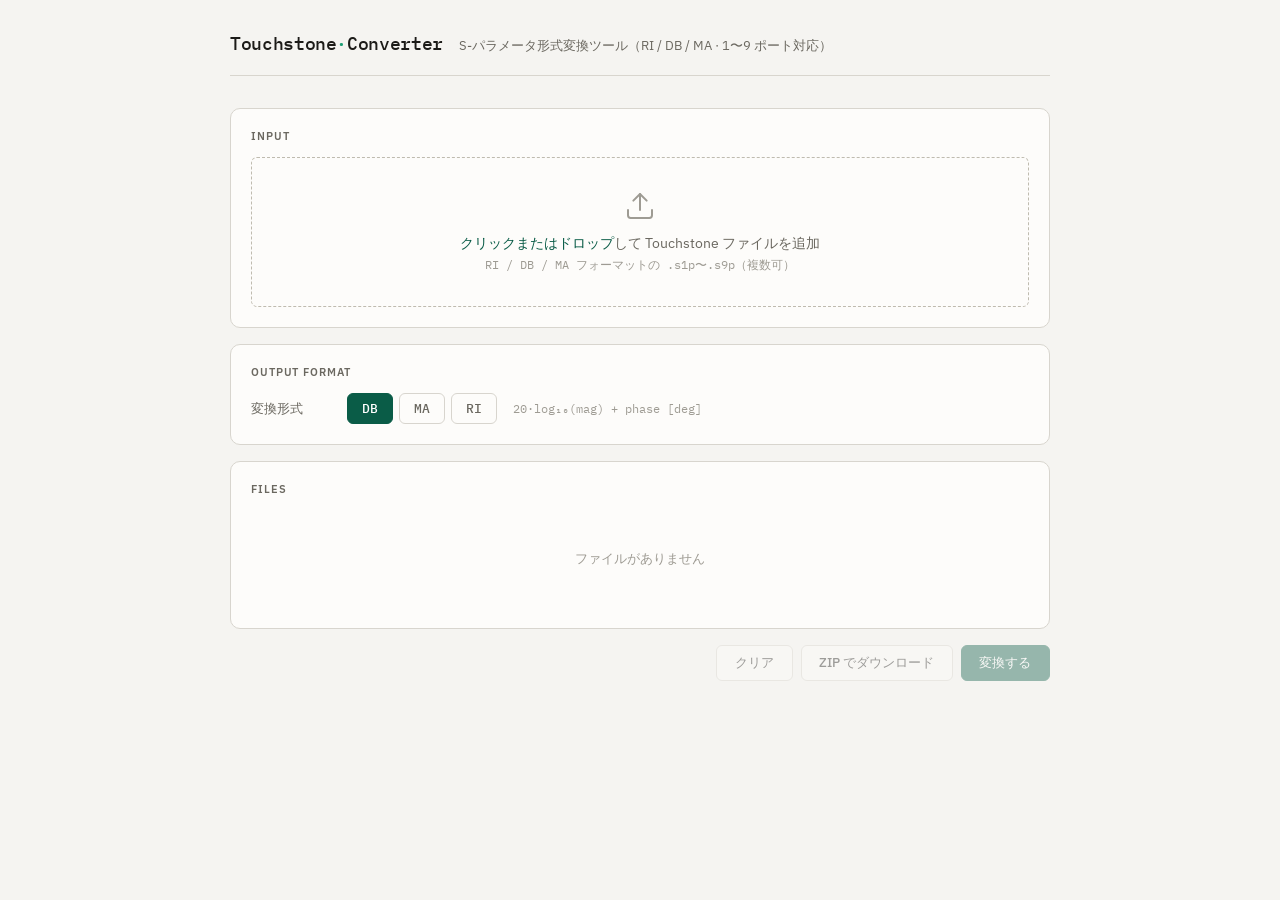
==== Touchstone-Converter.html @ 0abfde9d "add Touchstone·Converter" ====
<!DOCTYPE html>
<html lang="ja">
<head>
<meta charset="UTF-8">
<meta name="viewport" content="width=device-width, initial-scale=1.0">
<title>Touchstone Converter</title>
<link rel="preconnect" href="https://fonts.googleapis.com">
<link href="https://fonts.googleapis.com/css2?family=IBM+Plex+Mono:wght@400;500&family=IBM+Plex+Sans:wght@400;500;600&display=swap" rel="stylesheet">
<style>
*, *::before, *::after { box-sizing: border-box; margin: 0; padding: 0; }

:root {
  --bg: #F5F4F1;
  --surface: #FDFCFA;
  --border: #D8D5CE;
  --border-mid: #BFBBAF;
  --text: #1C1B18;
  --text-muted: #6B6860;
  --text-faint: #9E9B93;
  --accent: #0A5C47;
  --accent-bg: #E1F5EE;
  --accent-mid: #1D9E75;
  --success: #1D9E75;
  --error: #993C1D;
  --error-bg: #FAECE7;
  --warning: #854F0B;
  --warning-bg: #FAEEDA;
  --mono: 'IBM Plex Mono', 'Cascadia Code', 'Menlo', monospace;
  --sans: 'IBM Plex Sans', 'Segoe UI', system-ui, sans-serif;
  --radius: 6px;
  --radius-lg: 10px;
}

body {
  font-family: var(--sans);
  background: var(--bg);
  color: var(--text);
  min-height: 100vh;
  padding: 2rem 1rem;
}

.app {
  max-width: 820px;
  margin: 0 auto;
}

header {
  margin-bottom: 2rem;
  padding-bottom: 1.25rem;
  border-bottom: 1px solid var(--border);
  display: flex;
  align-items: baseline;
  gap: 1rem;
}

.logo {
  font-family: var(--mono);
  font-size: 1.1rem;
  font-weight: 500;
  letter-spacing: -0.02em;
  color: var(--text);
}

.logo span {
  color: var(--accent-mid);
}

.subtitle {
  font-size: 0.8125rem;
  color: var(--text-muted);
}

.panel {
  background: var(--surface);
  border: 1px solid var(--border);
  border-radius: var(--radius-lg);
  padding: 1.25rem;
  margin-bottom: 1rem;
}

.panel-title {
  font-size: 0.6875rem;
  font-weight: 600;
  letter-spacing: 0.08em;
  text-transform: uppercase;
  color: var(--text-muted);
  margin-bottom: 0.875rem;
}

/* Drop zone */
.drop-zone {
  border: 1.5px dashed var(--border-mid);
  border-radius: var(--radius);
  padding: 2rem;
  text-align: center;
  cursor: pointer;
  transition: border-color 0.15s, background 0.15s;
  position: relative;
}

.drop-zone:hover, .drop-zone.drag-over {
  border-color: var(--accent-mid);
  background: var(--accent-bg);
}

.drop-zone input[type="file"] {
  position: absolute;
  inset: 0;
  opacity: 0;
  cursor: pointer;
  width: 100%;
  height: 100%;
}

.drop-icon {
  display: block;
  width: 32px;
  height: 32px;
  margin: 0 auto 0.75rem;
  color: var(--text-faint);
}

.drop-label {
  font-size: 0.875rem;
  color: var(--text-muted);
}

.drop-label strong {
  color: var(--accent);
  font-weight: 500;
}

.drop-sub {
  font-size: 0.75rem;
  color: var(--text-faint);
  margin-top: 0.25rem;
  font-family: var(--mono);
}

/* Format selector */
.format-row {
  display: flex;
  align-items: center;
  gap: 1rem;
}

.format-label {
  font-size: 0.8125rem;
  color: var(--text-muted);
  min-width: 80px;
}

.format-options {
  display: flex;
  gap: 0.375rem;
}

.fmt-btn {
  font-family: var(--mono);
  font-size: 0.8125rem;
  font-weight: 500;
  padding: 0.375rem 0.875rem;
  border: 1px solid var(--border);
  border-radius: var(--radius);
  background: var(--surface);
  color: var(--text-muted);
  cursor: pointer;
  transition: all 0.12s;
}

.fmt-btn:hover { border-color: var(--accent-mid); color: var(--accent); }

.fmt-btn.active {
  background: var(--accent);
  border-color: var(--accent);
  color: #fff;
}

.fmt-desc {
  font-size: 0.75rem;
  color: var(--text-faint);
  font-family: var(--mono);
}

/* File table */
.file-table {
  width: 100%;
  border-collapse: collapse;
  font-size: 0.8125rem;
}

.file-table th {
  font-size: 0.6875rem;
  font-weight: 600;
  letter-spacing: 0.06em;
  text-transform: uppercase;
  color: var(--text-faint);
  text-align: left;
  padding: 0 0.5rem 0.5rem;
  border-bottom: 1px solid var(--border);
}

.file-table td {
  padding: 0.5rem;
  border-bottom: 1px solid var(--border);
  vertical-align: middle;
}

.file-table tr:last-child td { border-bottom: none; }

.file-name {
  font-family: var(--mono);
  font-size: 0.775rem;
  color: var(--text);
  word-break: break-all;
}

.file-size {
  color: var(--text-faint);
  font-family: var(--mono);
  font-size: 0.7rem;
  white-space: nowrap;
}

.status-badge {
  display: inline-flex;
  align-items: center;
  gap: 0.3rem;
  font-size: 0.6875rem;
  font-weight: 500;
  padding: 0.2rem 0.5rem;
  border-radius: 4px;
  white-space: nowrap;
}

.status-waiting  { background: var(--bg); color: var(--text-faint); }
.status-ok       { background: var(--accent-bg); color: var(--accent); }
.status-error    { background: var(--error-bg); color: var(--error); }
.status-warning  { background: var(--warning-bg); color: var(--warning); }

.dot {
  width: 5px; height: 5px;
  border-radius: 50%;
  background: currentColor;
  flex-shrink: 0;
}

.dl-btn {
  font-family: var(--mono);
  font-size: 0.7rem;
  padding: 0.2rem 0.6rem;
  border: 1px solid var(--border);
  border-radius: 4px;
  background: var(--surface);
  color: var(--accent);
  cursor: pointer;
  transition: all 0.12s;
}
.dl-btn:hover { background: var(--accent-bg); border-color: var(--accent-mid); }
.dl-btn:disabled { opacity: 0.35; cursor: not-allowed; }

.dl-btn-remove {
  font-size: 0.7rem;
  padding: 0.2rem 0.5rem;
  border: 1px solid transparent;
  border-radius: 4px;
  background: transparent;
  color: var(--text-faint);
  cursor: pointer;
  transition: all 0.12s;
}
.dl-btn-remove:hover { background: var(--error-bg); color: var(--error); }

.empty-state {
  text-align: center;
  padding: 2.5rem;
  color: var(--text-faint);
  font-size: 0.8125rem;
}

/* Action bar */
.action-bar {
  display: flex;
  align-items: center;
  justify-content: space-between;
  gap: 1rem;
  flex-wrap: wrap;
}

.stats {
  font-size: 0.75rem;
  color: var(--text-muted);
  font-family: var(--mono);
}

.btn-group { display: flex; gap: 0.5rem; }

.btn {
  font-family: var(--sans);
  font-size: 0.8125rem;
  font-weight: 500;
  padding: 0.5rem 1.1rem;
  border-radius: var(--radius);
  cursor: pointer;
  transition: all 0.12s;
  border: 1px solid;
}

.btn-primary {
  background: var(--accent);
  color: #fff;
  border-color: var(--accent);
}
.btn-primary:hover { background: #0A4F3E; }
.btn-primary:disabled { opacity: 0.4; cursor: not-allowed; }

.btn-secondary {
  background: var(--surface);
  color: var(--text);
  border-color: var(--border);
}
.btn-secondary:hover { border-color: var(--border-mid); background: var(--bg); }
.btn-secondary:disabled { opacity: 0.4; cursor: not-allowed; }

.error-msg {
  font-size: 0.7rem;
  font-family: var(--mono);
  color: var(--error);
  margin-top: 0.25rem;
  word-break: break-word;
}
</style>
</head>
<body>
<div class="app">

<header>
  <div class="logo">Touchstone<span>·</span>Converter</div>
  <div class="subtitle">S-パラメータ形式変換ツール（RI / DB / MA · 1〜9 ポート対応）</div>
</header>

<div class="panel">
  <div class="panel-title">Input</div>
  <div class="drop-zone" id="dropZone">
    <input type="file" id="fileInput" multiple accept=".s1p,.s2p,.s3p,.s4p,.s5p,.s6p,.s7p,.s8p,.s9p">
    <svg class="drop-icon" viewBox="0 0 24 24" fill="none" stroke="currentColor" stroke-width="1.5" stroke-linecap="round" stroke-linejoin="round">
      <path d="M21 15v4a2 2 0 0 1-2 2H5a2 2 0 0 1-2-2v-4"/>
      <polyline points="17 8 12 3 7 8"/>
      <line x1="12" y1="3" x2="12" y2="15"/>
    </svg>
    <div class="drop-label"><strong>クリックまたはドロップ</strong>して Touchstone ファイルを追加</div>
    <div class="drop-sub">RI / DB / MA フォーマットの .s1p〜.s9p（複数可）</div>
  </div>
</div>

<div class="panel">
  <div class="panel-title">Output Format</div>
  <div class="format-row">
    <span class="format-label">変換形式</span>
    <div class="format-options">
      <button class="fmt-btn active" data-fmt="DB">DB</button>
      <button class="fmt-btn" data-fmt="MA">MA</button>
      <button class="fmt-btn" data-fmt="RI">RI</button>
    </div>
    <span class="fmt-desc" id="fmtDesc">20·log₁₀(mag) + phase [deg]</span>
  </div>
</div>

<div class="panel">
  <div class="panel-title">Files</div>
  <div id="fileListWrap">
    <div class="empty-state">ファイルがありません</div>
  </div>
</div>

<div class="action-bar">
  <span class="stats" id="statsLabel"></span>
  <div class="btn-group">
    <button class="btn btn-secondary" id="clearBtn" disabled>クリア</button>
    <button class="btn btn-secondary" id="dlAllBtn" disabled>ZIP でダウンロード</button>
    <button class="btn btn-primary" id="convertBtn" disabled>変換する</button>
  </div>
</div>

</div>

<script>
// ── Minimal ZIP writer (no external deps) ──────────────────────────────────
(function() {
  const CRC_TABLE = new Uint32Array(256);
  for (let i = 0; i < 256; i++) {
    let c = i;
    for (let j = 0; j < 8; j++) c = (c & 1) ? (0xEDB88320 ^ (c >>> 1)) : (c >>> 1);
    CRC_TABLE[i] = c;
  }
  function crc32(bytes) {
    let crc = 0xFFFFFFFF;
    for (let i = 0; i < bytes.length; i++) crc = CRC_TABLE[(crc ^ bytes[i]) & 0xFF] ^ (crc >>> 8);
    return (crc ^ 0xFFFFFFFF) >>> 0;
  }
  function u16le(v) { return [(v & 0xFF), (v >> 8) & 0xFF]; }
  function u32le(v) { return [v & 0xFF, (v >> 8) & 0xFF, (v >> 16) & 0xFF, (v >> 24) & 0xFF]; }
  /** @param {{ name:string, data:string }[]} files @returns {Uint8Array} */
  window.buildZip = function(files) {
    const enc = new TextEncoder();
    const parts = [];
    const central = [];
    let offset = 0;
    for (const f of files) {
      const name = enc.encode(f.name);
      const data = enc.encode(f.data);
      const crc  = crc32(data);
      const sz   = data.length;
      const lh   = new Uint8Array([
        0x50,0x4B,0x03,0x04, ...u16le(20), ...u16le(0), ...u16le(0),
        ...u16le(0), ...u16le(0), ...u32le(crc),
        ...u32le(sz), ...u32le(sz), ...u16le(name.length), ...u16le(0),
        ...name,
      ]);
      central.push({ name, crc, sz, offset });
      parts.push(lh, data);
      offset += lh.length + data.length;
    }
    const cdStart = offset;
    const cds = central.map(({ name, crc, sz, offset: off }) =>
      new Uint8Array([
        0x50,0x4B,0x01,0x02, ...u16le(20), ...u16le(20), ...u16le(0), ...u16le(0),
        ...u16le(0), ...u16le(0), ...u32le(crc),
        ...u32le(sz), ...u32le(sz), ...u16le(name.length),
        ...u16le(0), ...u16le(0), ...u16le(0), ...u16le(0), ...u32le(0), ...u32le(off),
        ...name,
      ])
    );
    const cdSize = cds.reduce((s, c) => s + c.length, 0);
    const eocd = new Uint8Array([
      0x50,0x4B,0x05,0x06, ...u16le(0), ...u16le(0),
      ...u16le(central.length), ...u16le(central.length),
      ...u32le(cdSize), ...u32le(cdStart), ...u16le(0),
    ]);
    const all = [...parts, ...cds, eocd];
    const total = all.reduce((s, a) => s + a.length, 0);
    const buf = new Uint8Array(total);
    let pos = 0;
    for (const a of all) { buf.set(a, pos); pos += a.length; }
    return buf;
  };
})();
</script>
<script type="module">
// ── Types ──────────────────────────────────────────────────────────────────
/** @typedef {'waiting'|'ok'|'error'|'warning'} Status */
/** @typedef {{ id:number, file:File, name:string, status:Status, message:string, output:string|null, inputFmt:string|null }} FileEntry */

// ── Constants ──────────────────────────────────────────────────────────────
const MIN_DB = -999.999;

const FORMAT_DESC = {
  DB: '20·log₁₀(mag) + phase [deg]',
  MA: 'sqrt(Re²+Im²) + phase [deg]',
  RI: 'passthrough (Re + Im)',
};

// ── State ──────────────────────────────────────────────────────────────────
let entries  = /** @type {FileEntry[]} */ ([]);
let nextId   = 0;
let format   = 'DB';
let converted = false;

// ── DOM refs ───────────────────────────────────────────────────────────────
const dropZone   = document.getElementById('dropZone');
const fileInput  = document.getElementById('fileInput');
const listWrap   = document.getElementById('fileListWrap');
const convertBtn = document.getElementById('convertBtn');
const dlAllBtn   = document.getElementById('dlAllBtn');
const clearBtn   = document.getElementById('clearBtn');
const statsLabel = document.getElementById('statsLabel');
const fmtDesc    = document.getElementById('fmtDesc');

// ── Conversion logic (N-port Touchstone 1.0) ──────────────────────────────
/** Detect port count N from filename extension (.s1p→1, .s2p→2, …) */
function portCount(filename) {
  const m = filename.match(/\.s(\d+)p$/i);
  if (!m) throw new Error(`不明な拡張子: ${filename}`);
  return parseInt(m[1], 10);
}

/** Extract RI/DB/MA token from option line. */
function detectFmt(optionLine) {
  const tokens = optionLine.toUpperCase().split(/\s+/);
  for (const t of ['RI', 'DB', 'MA']) {
    if (tokens.includes(t)) return t;
  }
  throw new Error(`不明なフォーマット: ${optionLine}`);
}

/**
 * Parse Touchstone 1.0 file.
 * Returns { comments, optionLine, inFmt, freqData }
 * freqData: Array of { freq, pairs: [a,b][] }  (n² pairs per freq point)
 * Handles tab/space delimiter and multi-row freq points.
 */
function parseTouchstone(content, n) {
  const nPairs = n * n;
  const valsPerFreq = 1 + 2 * nPairs;
  const comments = [];
  let optionLine = null;
  const rawVals = [];

  for (const raw of content.split(/\r?\n/)) {
    const stripped = raw.replace(/!.*$/, '').trim();
    if (raw.trimStart().startsWith('!')) { comments.push(raw.replace(/[\r\n]+$/, '')); continue; }
    if (!stripped) continue;
    if (stripped.startsWith('#')) { optionLine = stripped; continue; }
    for (const tok of stripped.split(/[\t ]+/)) {
      if (tok !== '') rawVals.push(parseFloat(tok));
    }
  }

  if (!optionLine) throw new Error('オプション行が見つかりません');
  if (rawVals.length % valsPerFreq !== 0) {
    throw new Error(`値数不正: ${rawVals.length} 値 (N=${n}, 期待: ${valsPerFreq} の倍数)`);
  }
  const inFmt = detectFmt(optionLine);
  const freqData = [];
  for (let i = 0; i < rawVals.length; i += valsPerFreq) {
    const pairs = [];
    for (let j = 0; j < nPairs; j++) {
      pairs.push([rawVals[i + 1 + j * 2], rawVals[i + 2 + j * 2]]);
    }
    freqData.push({ freq: rawVals[i], pairs });
  }
  return { comments, optionLine, inFmt, freqData };
}

/** [a,b] in inFmt → [re,im] */
function toRI(a, b, inFmt) {
  if (inFmt === 'RI') return [a, b];
  const phaseRad = b * Math.PI / 180;
  const mag = inFmt === 'DB' ? (a <= -999 ? 0 : Math.pow(10, a / 20)) : a;
  return [mag * Math.cos(phaseRad), mag * Math.sin(phaseRad)];
}

/** [re,im] → [a,b] in outFmt */
function fromRI(re, im, outFmt) {
  if (outFmt === 'RI') return [re, im];
  const mag   = Math.sqrt(re * re + im * im);
  const phase = Math.atan2(im, re) * 180 / Math.PI;
  if (outFmt === 'DB') return [mag === 0 ? MIN_DB : 20 * Math.log10(mag), phase];
  return [mag, phase];
}

/** Build Touchstone output string from parsed data. */
function buildTouchstone(parsed, outFmt, n) {
  const { comments, optionLine, inFmt, freqData } = parsed;
  const newOption = optionLine.replace(new RegExp(`\\s${inFmt}\\s`, 'i'), ` ${outFmt} `);
  const lines = [...comments, newOption];

  for (const { freq, pairs } of freqData) {
    const outPairs = pairs.map(([a, b]) => {
      const [re, im] = toRI(a, b, inFmt);
      return fromRI(re, im, outFmt);
    });
    if (n <= 2) {
      lines.push([String(freq), ...outPairs.flat().map(v => v.toExponential(6))].join('\t'));
    } else {
      // Row-per-port: first row has freq, each row has N pairs
      for (let row = 0; row < n; row++) {
        const rowVals = outPairs.slice(row * n, (row + 1) * n).flat().map(v => v.toExponential(6));
        lines.push((row === 0 ? [String(freq), ...rowVals] : rowVals).join('\t'));
      }
    }
  }
  return lines.join('\n') + '\n';
}

/** @param {File} file @param {string} outFmt @returns {Promise<{output:string, inFmt:string, n:number}>} */
async function convertFile(file, outFmt) {
  const n      = portCount(file.name);
  const text   = await file.text();
  const parsed = parseTouchstone(text, n);
  return { output: buildTouchstone(parsed, outFmt, n), inFmt: parsed.inFmt, n };
}

// ── Rendering ──────────────────────────────────────────────────────────────
function fmt_size(bytes) {
  if (bytes < 1024) return `${bytes} B`;
  if (bytes < 1048576) return `${(bytes / 1024).toFixed(1)} KB`;
  return `${(bytes / 1048576).toFixed(1)} MB`;
}

function statusBadge(entry) {
  const map = {
    waiting: ['status-waiting', '待機中'],
    ok:      ['status-ok',      '変換済'],
    error:   ['status-error',   'エラー'],
    warning: ['status-warning', '警告'],
  };
  const [cls, label] = map[entry.status];
  return `<span class="status-badge ${cls}"><span class="dot"></span>${label}</span>`;
}

function render() {
  const hasFiles = entries.length > 0;
  const hasConverted = entries.some(e => e.status === 'ok');

  convertBtn.disabled = !hasFiles;
  clearBtn.disabled   = !hasFiles;
  dlAllBtn.disabled   = !hasConverted;

  const ok  = entries.filter(e => e.status === 'ok').length;
  const err = entries.filter(e => e.status === 'error').length;
  statsLabel.textContent = hasFiles
    ? `${entries.length} ファイル${ok ? ` · 変換済 ${ok}` : ''}${err ? ` · エラー ${err}` : ''}`
    : '';

  if (!hasFiles) {
    listWrap.innerHTML = '<div class="empty-state">ファイルがありません</div>';
    return;
  }

  const rows = entries.map(e => `
    <tr data-id="${e.id}">
      <td>
        <div class="file-name">${escHtml(e.name)}</div>
        ${e.message ? `<div class="error-msg">${escHtml(e.message)}</div>` : ''}
      </td>
      <td class="file-size">${fmt_size(e.file.size)}</td>
      <td style="font-family:var(--mono); font-size:0.7rem; color:var(--text-faint);">${e.inFmt ?? '—'}</td>
      <td style="font-family:var(--mono); font-size:0.7rem; color:var(--text-faint);">${e.n != null ? `S${e.n}P` : '—'}</td>
      <td>${statusBadge(e)}</td>
      <td style="text-align:right; white-space:nowrap; display:flex; gap:4px; justify-content:flex-end;">
        <button class="dl-btn" ${e.status !== 'ok' ? 'disabled' : ''} onclick="downloadOne(${e.id})">↓ DL</button>
        <button class="dl-btn-remove" onclick="removeEntry(${e.id})">✕</button>
      </td>
    </tr>
  `).join('');

  listWrap.innerHTML = `
    <table class="file-table">
      <thead><tr>
        <th>ファイル名</th>
        <th>サイズ</th>
        <th>入力形式</th>
        <th>ポート</th>
        <th>状態</th>
        <th></th>
      </tr></thead>
      <tbody>${rows}</tbody>
    </table>
  `;
}

function escHtml(s) {
  return s.replace(/&/g,'&amp;').replace(/</g,'&lt;').replace(/>/g,'&gt;').replace(/"/g,'&quot;');
}

// ── Actions ────────────────────────────────────────────────────────────────
window.downloadOne = function(id) {
  const e = entries.find(x => x.id === id);
  if (!e?.output) return;
  const blob = new Blob([e.output], { type: 'text/plain' });
  const url  = URL.createObjectURL(blob);
  const a    = Object.assign(document.createElement('a'), { href: url, download: e.name });
  a.click();
  setTimeout(() => URL.revokeObjectURL(url), 1000);
};

window.removeEntry = function(id) {
  entries = entries.filter(e => e.id !== id);
  render();
};

convertBtn.addEventListener('click', async () => {
  convertBtn.disabled = true;
  convertBtn.textContent = '変換中…';

  for (const e of entries) {
    e.status  = 'waiting';
    e.message = '';
    e.output  = null;
    e.inFmt   = null;
    e.n       = null;
  }
  render();

  for (const e of entries) {
    try {
      const result = await convertFile(e.file, format);
      e.output = result.output;
      e.inFmt  = result.inFmt;
      e.n      = result.n;
      e.status = 'ok';
    } catch (err) {
      e.status  = 'error';
      e.message = err.message;
    }
    render();
  }

  convertBtn.disabled  = false;
  convertBtn.textContent = '変換する';
});

dlAllBtn.addEventListener('click', async () => {
  const okEntries = entries.filter(e => e.status === 'ok' && e.output);
  if (!okEntries.length) return;

  dlAllBtn.disabled  = true;
  dlAllBtn.textContent = '生成中…';

  const files = okEntries.map(e => ({ name: e.name, data: e.output }));
  const zipBytes = buildZip(files);
  const blob = new Blob([zipBytes], { type: 'application/zip' });
  const url  = URL.createObjectURL(blob);
  const now = new Date();
  const ts = (now.getMonth()+1).toString().padStart(2,'0')
           + now.getDate().toString().padStart(2,'0')
           + now.getHours().toString().padStart(2,'0')
           + now.getMinutes().toString().padStart(2,'0');
  const a    = Object.assign(document.createElement('a'), {
    href: url,
    download: `${ts}_${format}.zip`,
  });
  a.click();
  setTimeout(() => URL.revokeObjectURL(url), 2000);

  dlAllBtn.disabled  = false;
  dlAllBtn.textContent = 'ZIP でダウンロード';
});

clearBtn.addEventListener('click', () => {
  entries = [];
  fileInput.value = '';
  render();
});

// ── File input ─────────────────────────────────────────────────────────────
function addFiles(fileList) {
  const snpFiles = Array.from(fileList).filter(f => /\.s\d+p$/i.test(f.name));
  const existing = new Set(entries.map(e => e.name));
  for (const file of snpFiles) {
    if (existing.has(file.name)) continue;
    entries.push({ id: nextId++, file, name: file.name, status: 'waiting', message: '', output: null, inFmt: null, n: null });
  }
  render();
}

fileInput.addEventListener('change', e => addFiles(e.target.files));

dropZone.addEventListener('dragover', e => { e.preventDefault(); dropZone.classList.add('drag-over'); });
dropZone.addEventListener('dragleave', () => dropZone.classList.remove('drag-over'));
dropZone.addEventListener('drop', e => {
  e.preventDefault();
  dropZone.classList.remove('drag-over');
  addFiles(e.dataTransfer.files);
});

// ── Format buttons ─────────────────────────────────────────────────────────
document.querySelectorAll('.fmt-btn').forEach(btn => {
  btn.addEventListener('click', () => {
    format = btn.dataset.fmt;
    document.querySelectorAll('.fmt-btn').forEach(b => b.classList.toggle('active', b === btn));
    fmtDesc.textContent = FORMAT_DESC[format];
    // reset conversion state when format changes
    entries.forEach(e => { e.status = 'waiting'; e.message = ''; e.output = null; });
    render();
  });
});

render();
</script>
</body>
</html>
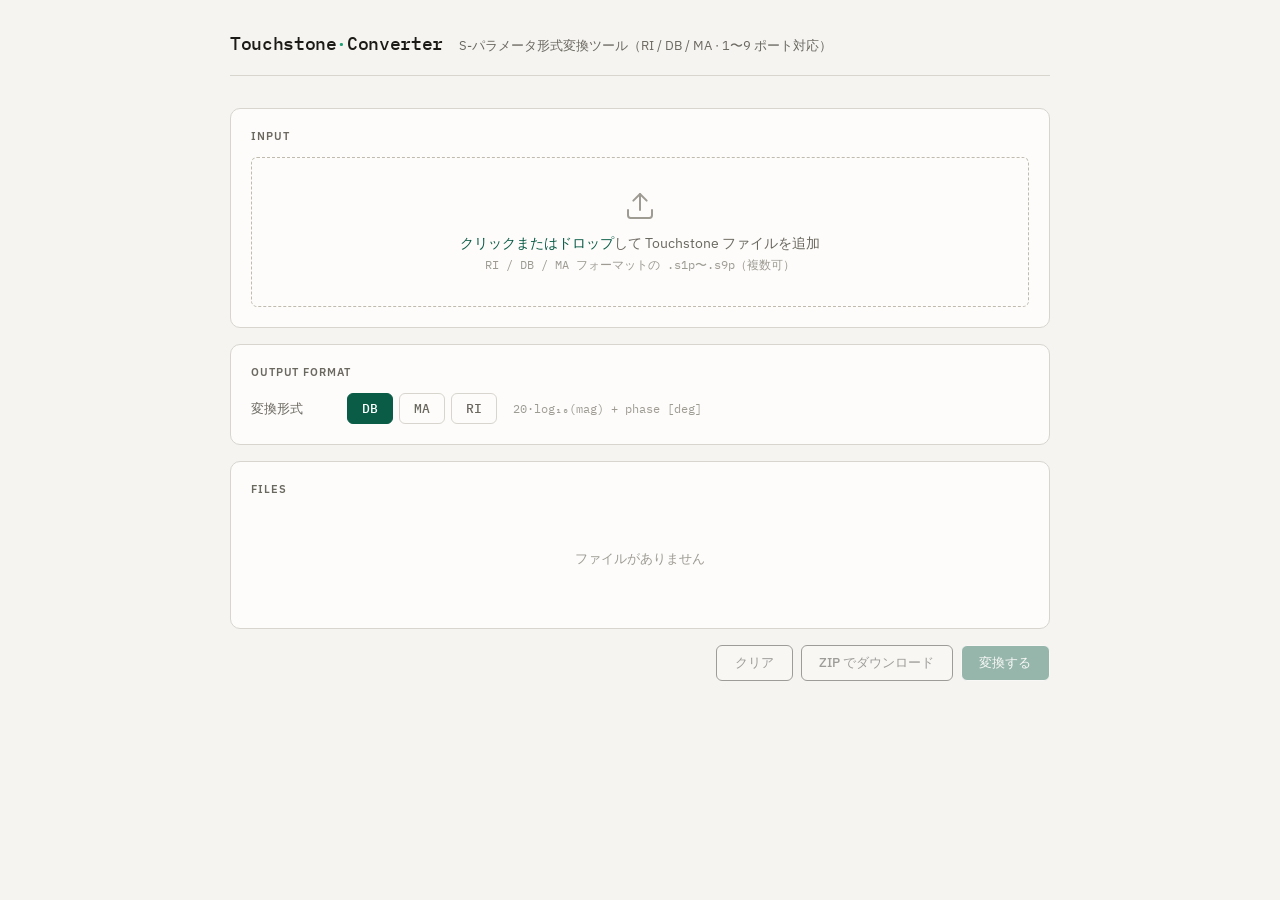
==== commit abad1e26: "refactor: CSS・変換関数・ドロップゾーン処理を共通ライブラリへ抽出 - lib/shared.css: :root CSS変数・リセット・共通コンポーネント（drop-zone、btn-p" ====
--- a/Touchstone-Converter.html
+++ b/Touchstone-Converter.html
@@ -6,38 +6,9 @@
 <title>Touchstone Converter</title>
 <link rel="preconnect" href="https://fonts.googleapis.com">
 <link href="https://fonts.googleapis.com/css2?family=IBM+Plex+Mono:wght@400;500&family=IBM+Plex+Sans:wght@400;500;600&display=swap" rel="stylesheet">
+<link rel="stylesheet" href="lib/shared.css">
 <style>
-*, *::before, *::after { box-sizing: border-box; margin: 0; padding: 0; }
-
-:root {
-  --bg: #F5F4F1;
-  --surface: #FDFCFA;
-  --border: #D8D5CE;
-  --border-mid: #BFBBAF;
-  --text: #1C1B18;
-  --text-muted: #6B6860;
-  --text-faint: #9E9B93;
-  --accent: #0A5C47;
-  --accent-bg: #E1F5EE;
-  --accent-mid: #1D9E75;
-  --success: #1D9E75;
-  --error: #993C1D;
-  --error-bg: #FAECE7;
-  --warning: #854F0B;
-  --warning-bg: #FAEEDA;
-  --mono: 'IBM Plex Mono', 'Cascadia Code', 'Menlo', monospace;
-  --sans: 'IBM Plex Sans', 'Segoe UI', system-ui, sans-serif;
-  --radius: 6px;
-  --radius-lg: 10px;
-}
-
-body {
-  font-family: var(--sans);
-  background: var(--bg);
-  color: var(--text);
-  min-height: 100vh;
-  padding: 2rem 1rem;
-}
+body { padding: 2rem 1rem; }
 
 .app {
   max-width: 820px;
@@ -63,11 +34,6 @@
 
 .logo span {
   color: var(--accent-mid);
-}
-
-.subtitle {
-  font-size: 0.8125rem;
-  color: var(--text-muted);
 }
 
 .panel {
@@ -98,36 +64,9 @@
   position: relative;
 }
 
-.drop-zone:hover, .drop-zone.drag-over {
-  border-color: var(--accent-mid);
-  background: var(--accent-bg);
-}
-
-.drop-zone input[type="file"] {
-  position: absolute;
-  inset: 0;
-  opacity: 0;
-  cursor: pointer;
-  width: 100%;
-  height: 100%;
-}
-
-.drop-icon {
-  display: block;
-  width: 32px;
-  height: 32px;
-  margin: 0 auto 0.75rem;
-  color: var(--text-faint);
-}
-
 .drop-label {
   font-size: 0.875rem;
   color: var(--text-muted);
-}
-
-.drop-label strong {
-  color: var(--accent);
-  font-weight: 500;
 }
 
 .drop-sub {
@@ -306,20 +245,7 @@
   border: 1px solid;
 }
 
-.btn-primary {
-  background: var(--accent);
-  color: #fff;
-  border-color: var(--accent);
-}
-.btn-primary:hover { background: #0A4F3E; }
 .btn-primary:disabled { opacity: 0.4; cursor: not-allowed; }
-
-.btn-secondary {
-  background: var(--surface);
-  color: var(--text);
-  border-color: var(--border);
-}
-.btn-secondary:hover { border-color: var(--border-mid); background: var(--bg); }
 .btn-secondary:disabled { opacity: 0.4; cursor: not-allowed; }
 
 .error-msg {
@@ -328,6 +254,20 @@
   color: var(--error);
   margin-top: 0.25rem;
   word-break: break-word;
+}
+
+.cell-meta {
+  font-family: var(--mono);
+  font-size: 0.7rem;
+  color: var(--text-faint);
+}
+
+.cell-actions {
+  text-align: right;
+  white-space: nowrap;
+  display: flex;
+  gap: 4px;
+  justify-content: flex-end;
 }
 </style>
 </head>
@@ -384,76 +324,15 @@
 
 </div>
 
-<script>
-// ── Minimal ZIP writer (no external deps) ──────────────────────────────────
-(function() {
-  const CRC_TABLE = new Uint32Array(256);
-  for (let i = 0; i < 256; i++) {
-    let c = i;
-    for (let j = 0; j < 8; j++) c = (c & 1) ? (0xEDB88320 ^ (c >>> 1)) : (c >>> 1);
-    CRC_TABLE[i] = c;
-  }
-  function crc32(bytes) {
-    let crc = 0xFFFFFFFF;
-    for (let i = 0; i < bytes.length; i++) crc = CRC_TABLE[(crc ^ bytes[i]) & 0xFF] ^ (crc >>> 8);
-    return (crc ^ 0xFFFFFFFF) >>> 0;
-  }
-  function u16le(v) { return [(v & 0xFF), (v >> 8) & 0xFF]; }
-  function u32le(v) { return [v & 0xFF, (v >> 8) & 0xFF, (v >> 16) & 0xFF, (v >> 24) & 0xFF]; }
-  /** @param {{ name:string, data:string }[]} files @returns {Uint8Array} */
-  window.buildZip = function(files) {
-    const enc = new TextEncoder();
-    const parts = [];
-    const central = [];
-    let offset = 0;
-    for (const f of files) {
-      const name = enc.encode(f.name);
-      const data = enc.encode(f.data);
-      const crc  = crc32(data);
-      const sz   = data.length;
-      const lh   = new Uint8Array([
-        0x50,0x4B,0x03,0x04, ...u16le(20), ...u16le(0), ...u16le(0),
-        ...u16le(0), ...u16le(0), ...u32le(crc),
-        ...u32le(sz), ...u32le(sz), ...u16le(name.length), ...u16le(0),
-        ...name,
-      ]);
-      central.push({ name, crc, sz, offset });
-      parts.push(lh, data);
-      offset += lh.length + data.length;
-    }
-    const cdStart = offset;
-    const cds = central.map(({ name, crc, sz, offset: off }) =>
-      new Uint8Array([
-        0x50,0x4B,0x01,0x02, ...u16le(20), ...u16le(20), ...u16le(0), ...u16le(0),
-        ...u16le(0), ...u16le(0), ...u32le(crc),
-        ...u32le(sz), ...u32le(sz), ...u16le(name.length),
-        ...u16le(0), ...u16le(0), ...u16le(0), ...u16le(0), ...u32le(0), ...u32le(off),
-        ...name,
-      ])
-    );
-    const cdSize = cds.reduce((s, c) => s + c.length, 0);
-    const eocd = new Uint8Array([
-      0x50,0x4B,0x05,0x06, ...u16le(0), ...u16le(0),
-      ...u16le(central.length), ...u16le(central.length),
-      ...u32le(cdSize), ...u32le(cdStart), ...u16le(0),
-    ]);
-    const all = [...parts, ...cds, eocd];
-    const total = all.reduce((s, a) => s + a.length, 0);
-    const buf = new Uint8Array(total);
-    let pos = 0;
-    for (const a of all) { buf.set(a, pos); pos += a.length; }
-    return buf;
-  };
-})();
-</script>
+<script src="lib/zip.js"></script>
+<script src="lib/touchstone.js"></script>
+<script src="lib/ui-helpers.js"></script>
 <script type="module">
 // ── Types ──────────────────────────────────────────────────────────────────
 /** @typedef {'waiting'|'ok'|'error'|'warning'} Status */
 /** @typedef {{ id:number, file:File, name:string, status:Status, message:string, output:string|null, inputFmt:string|null }} FileEntry */
 
 // ── Constants ──────────────────────────────────────────────────────────────
-const MIN_DB = -999.999;
-
 const FORMAT_DESC = {
   DB: '20·log₁₀(mag) + phase [deg]',
   MA: 'sqrt(Re²+Im²) + phase [deg]',
@@ -464,7 +343,6 @@
 let entries  = /** @type {FileEntry[]} */ ([]);
 let nextId   = 0;
 let format   = 'DB';
-let converted = false;
 
 // ── DOM refs ───────────────────────────────────────────────────────────────
 const dropZone   = document.getElementById('dropZone');
@@ -477,78 +355,6 @@
 const fmtDesc    = document.getElementById('fmtDesc');
 
 // ── Conversion logic (N-port Touchstone 1.0) ──────────────────────────────
-/** Detect port count N from filename extension (.s1p→1, .s2p→2, …) */
-function portCount(filename) {
-  const m = filename.match(/\.s(\d+)p$/i);
-  if (!m) throw new Error(`不明な拡張子: ${filename}`);
-  return parseInt(m[1], 10);
-}
-
-/** Extract RI/DB/MA token from option line. */
-function detectFmt(optionLine) {
-  const tokens = optionLine.toUpperCase().split(/\s+/);
-  for (const t of ['RI', 'DB', 'MA']) {
-    if (tokens.includes(t)) return t;
-  }
-  throw new Error(`不明なフォーマット: ${optionLine}`);
-}
-
-/**
- * Parse Touchstone 1.0 file.
- * Returns { comments, optionLine, inFmt, freqData }
- * freqData: Array of { freq, pairs: [a,b][] }  (n² pairs per freq point)
- * Handles tab/space delimiter and multi-row freq points.
- */
-function parseTouchstone(content, n) {
-  const nPairs = n * n;
-  const valsPerFreq = 1 + 2 * nPairs;
-  const comments = [];
-  let optionLine = null;
-  const rawVals = [];
-
-  for (const raw of content.split(/\r?\n/)) {
-    const stripped = raw.replace(/!.*$/, '').trim();
-    if (raw.trimStart().startsWith('!')) { comments.push(raw.replace(/[\r\n]+$/, '')); continue; }
-    if (!stripped) continue;
-    if (stripped.startsWith('#')) { optionLine = stripped; continue; }
-    for (const tok of stripped.split(/[\t ]+/)) {
-      if (tok !== '') rawVals.push(parseFloat(tok));
-    }
-  }
-
-  if (!optionLine) throw new Error('オプション行が見つかりません');
-  if (rawVals.length % valsPerFreq !== 0) {
-    throw new Error(`値数不正: ${rawVals.length} 値 (N=${n}, 期待: ${valsPerFreq} の倍数)`);
-  }
-  const inFmt = detectFmt(optionLine);
-  const freqData = [];
-  for (let i = 0; i < rawVals.length; i += valsPerFreq) {
-    const pairs = [];
-    for (let j = 0; j < nPairs; j++) {
-      pairs.push([rawVals[i + 1 + j * 2], rawVals[i + 2 + j * 2]]);
-    }
-    freqData.push({ freq: rawVals[i], pairs });
-  }
-  return { comments, optionLine, inFmt, freqData };
-}
-
-/** [a,b] in inFmt → [re,im] */
-function toRI(a, b, inFmt) {
-  if (inFmt === 'RI') return [a, b];
-  const phaseRad = b * Math.PI / 180;
-  const mag = inFmt === 'DB' ? (a <= -999 ? 0 : Math.pow(10, a / 20)) : a;
-  return [mag * Math.cos(phaseRad), mag * Math.sin(phaseRad)];
-}
-
-/** [re,im] → [a,b] in outFmt */
-function fromRI(re, im, outFmt) {
-  if (outFmt === 'RI') return [re, im];
-  const mag   = Math.sqrt(re * re + im * im);
-  const phase = Math.atan2(im, re) * 180 / Math.PI;
-  if (outFmt === 'DB') return [mag === 0 ? MIN_DB : 20 * Math.log10(mag), phase];
-  return [mag, phase];
-}
-
 /** Build Touchstone output string from parsed data. */
 function buildTouchstone(parsed, outFmt, n) {
   const { comments, optionLine, inFmt, freqData } = parsed;
@@ -557,8 +363,8 @@
 
   for (const { freq, pairs } of freqData) {
     const outPairs = pairs.map(([a, b]) => {
-      const [re, im] = toRI(a, b, inFmt);
-      return fromRI(re, im, outFmt);
+      const [re, im] = TT.toRI(a, b, inFmt);
+      return TT.fromRI(re, im, outFmt);
     });
     if (n <= 2) {
       lines.push([String(freq), ...outPairs.flat().map(v => v.toExponential(6))].join('\t'));
@@ -575,19 +381,13 @@
 
 /** @param {File} file @param {string} outFmt @returns {Promise<{output:string, inFmt:string, n:number}>} */
 async function convertFile(file, outFmt) {
-  const n      = portCount(file.name);
+  const n      = TT.portCount(file.name);
   const text   = await file.text();
-  const parsed = parseTouchstone(text, n);
+  const parsed = TT.parseTouchstone(text, n);
   return { output: buildTouchstone(parsed, outFmt, n), inFmt: parsed.inFmt, n };
 }
 
 // ── Rendering ──────────────────────────────────────────────────────────────
-function fmt_size(bytes) {
-  if (bytes < 1024) return `${bytes} B`;
-  if (bytes < 1048576) return `${(bytes / 1024).toFixed(1)} KB`;
-  return `${(bytes / 1048576).toFixed(1)} MB`;
-}
-
 function statusBadge(entry) {
   const map = {
     waiting: ['status-waiting', '待機中'],
@@ -621,16 +421,16 @@
   const rows = entries.map(e => `
     <tr data-id="${e.id}">
       <td>
-        <div class="file-name">${escHtml(e.name)}</div>
-        ${e.message ? `<div class="error-msg">${escHtml(e.message)}</div>` : ''}
+        <div class="file-name">${TT.escHtml(e.name)}</div>
+        ${e.message ? `<div class="error-msg">${TT.escHtml(e.message)}</div>` : ''}
       </td>
-      <td class="file-size">${fmt_size(e.file.size)}</td>
-      <td style="font-family:var(--mono); font-size:0.7rem; color:var(--text-faint);">${e.inFmt ?? '—'}</td>
-      <td style="font-family:var(--mono); font-size:0.7rem; color:var(--text-faint);">${e.n != null ? `S${e.n}P` : '—'}</td>
+      <td class="file-size">${TT.fmt_size(e.file.size)}</td>
+      <td class="cell-meta">${e.inFmt ?? '—'}</td>
+      <td class="cell-meta">${e.n != null ? `S${e.n}P` : '—'}</td>
       <td>${statusBadge(e)}</td>
-      <td style="text-align:right; white-space:nowrap; display:flex; gap:4px; justify-content:flex-end;">
-        <button class="dl-btn" ${e.status !== 'ok' ? 'disabled' : ''} onclick="downloadOne(${e.id})">↓ DL</button>
-        <button class="dl-btn-remove" onclick="removeEntry(${e.id})">✕</button>
+      <td class="cell-actions">
+        <button class="dl-btn" ${e.status !== 'ok' ? 'disabled' : ''} data-action="dl" data-id="${e.id}">↓ DL</button>
+        <button class="dl-btn-remove" data-action="remove" data-id="${e.id}">✕</button>
       </td>
     </tr>
   `).join('');
@@ -650,12 +450,8 @@
   `;
 }
 
-function escHtml(s) {
-  return s.replace(/&/g,'&amp;').replace(/</g,'&lt;').replace(/>/g,'&gt;').replace(/"/g,'&quot;');
-}
-
 // ── Actions ────────────────────────────────────────────────────────────────
-window.downloadOne = function(id) {
+function downloadOne(id) {
   const e = entries.find(x => x.id === id);
   if (!e?.output) return;
   const blob = new Blob([e.output], { type: 'text/plain' });
@@ -663,12 +459,20 @@
   const a    = Object.assign(document.createElement('a'), { href: url, download: e.name });
   a.click();
   setTimeout(() => URL.revokeObjectURL(url), 1000);
-};
-
-window.removeEntry = function(id) {
+}
+
+function removeEntry(id) {
   entries = entries.filter(e => e.id !== id);
   render();
-};
+}
+
+listWrap.addEventListener('click', e => {
+  const btn = e.target.closest('[data-action]');
+  if (!btn) return;
+  const id = Number(btn.dataset.id);
+  if (btn.dataset.action === 'dl') downloadOne(id);
+  if (btn.dataset.action === 'remove') removeEntry(id);
+});
 
 convertBtn.addEventListener('click', async () => {
   convertBtn.disabled = true;
@@ -701,7 +505,7 @@
   convertBtn.textContent = '変換する';
 });
 
-dlAllBtn.addEventListener('click', async () => {
+dlAllBtn.addEventListener('click', () => {
   const okEntries = entries.filter(e => e.status === 'ok' && e.output);
   if (!okEntries.length) return;
 
@@ -709,7 +513,7 @@
   dlAllBtn.textContent = '生成中…';
 
   const files = okEntries.map(e => ({ name: e.name, data: e.output }));
-  const zipBytes = buildZip(files);
+  const zipBytes = TT.buildZip(files);
   const blob = new Blob([zipBytes], { type: 'application/zip' });
   const url  = URL.createObjectURL(blob);
   const now = new Date();
@@ -746,14 +550,7 @@
 }
 
 fileInput.addEventListener('change', e => addFiles(e.target.files));
-
-dropZone.addEventListener('dragover', e => { e.preventDefault(); dropZone.classList.add('drag-over'); });
-dropZone.addEventListener('dragleave', () => dropZone.classList.remove('drag-over'));
-dropZone.addEventListener('drop', e => {
-  e.preventDefault();
-  dropZone.classList.remove('drag-over');
-  addFiles(e.dataTransfer.files);
-});
+TT.setupDropZone(dropZone, addFiles);
 
 // ── Format buttons ─────────────────────────────────────────────────────────
 document.querySelectorAll('.fmt-btn').forEach(btn => {
--- a/lib/shared.css
+++ b/lib/shared.css
@@ -0,0 +1,80 @@
+/* Touchstone-Tools 共通スタイル */
+
+*, *::before, *::after { box-sizing: border-box; margin: 0; padding: 0; }
+
+:root {
+  --bg: #F5F4F1;
+  --surface: #FDFCFA;
+  --border: #D8D5CE;
+  --border-mid: #BFBBAF;
+  --text: #1C1B18;
+  --text-muted: #6B6860;
+  --text-faint: #9E9B93;
+  --accent: #0A5C47;
+  --accent-bg: #E1F5EE;
+  --accent-mid: #1D9E75;
+  --success: #1D9E75;
+  --error: #993C1D;
+  --error-bg: #FAECE7;
+  --warning: #854F0B;
+  --warning-bg: #FAEEDA;
+  --mono: 'IBM Plex Mono', 'Cascadia Code', 'Menlo', monospace;
+  --sans: 'IBM Plex Sans', 'Segoe UI', system-ui, sans-serif;
+  --radius: 6px;
+  --radius-lg: 10px;
+}
+
+body {
+  font-family: var(--sans);
+  background: var(--bg);
+  color: var(--text);
+  min-height: 100vh;
+}
+
+.subtitle {
+  font-size: 0.8125rem;
+  color: var(--text-muted);
+}
+
+/* Drop zone */
+.drop-zone:hover, .drop-zone.drag-over {
+  border-color: var(--accent-mid);
+  background: var(--accent-bg);
+}
+
+.drop-zone input[type="file"] {
+  position: absolute;
+  inset: 0;
+  opacity: 0;
+  cursor: pointer;
+  width: 100%;
+  height: 100%;
+}
+
+.drop-icon {
+  display: block;
+  width: 32px;
+  height: 32px;
+  margin: 0 auto 0.75rem;
+  color: var(--text-faint);
+}
+
+.drop-label strong {
+  color: var(--accent);
+  font-weight: 500;
+}
+
+/* Buttons */
+.btn-primary {
+  background: var(--accent);
+  color: #fff;
+  border-color: var(--accent);
+}
+.btn-primary:hover { background: #0A4F3E; }
+
+.btn-secondary {
+  background: var(--surface);
+  color: var(--text);
+  border-color: var(--border);
+}
+.btn-secondary:hover { border-color: var(--border-mid); background: var(--bg); }
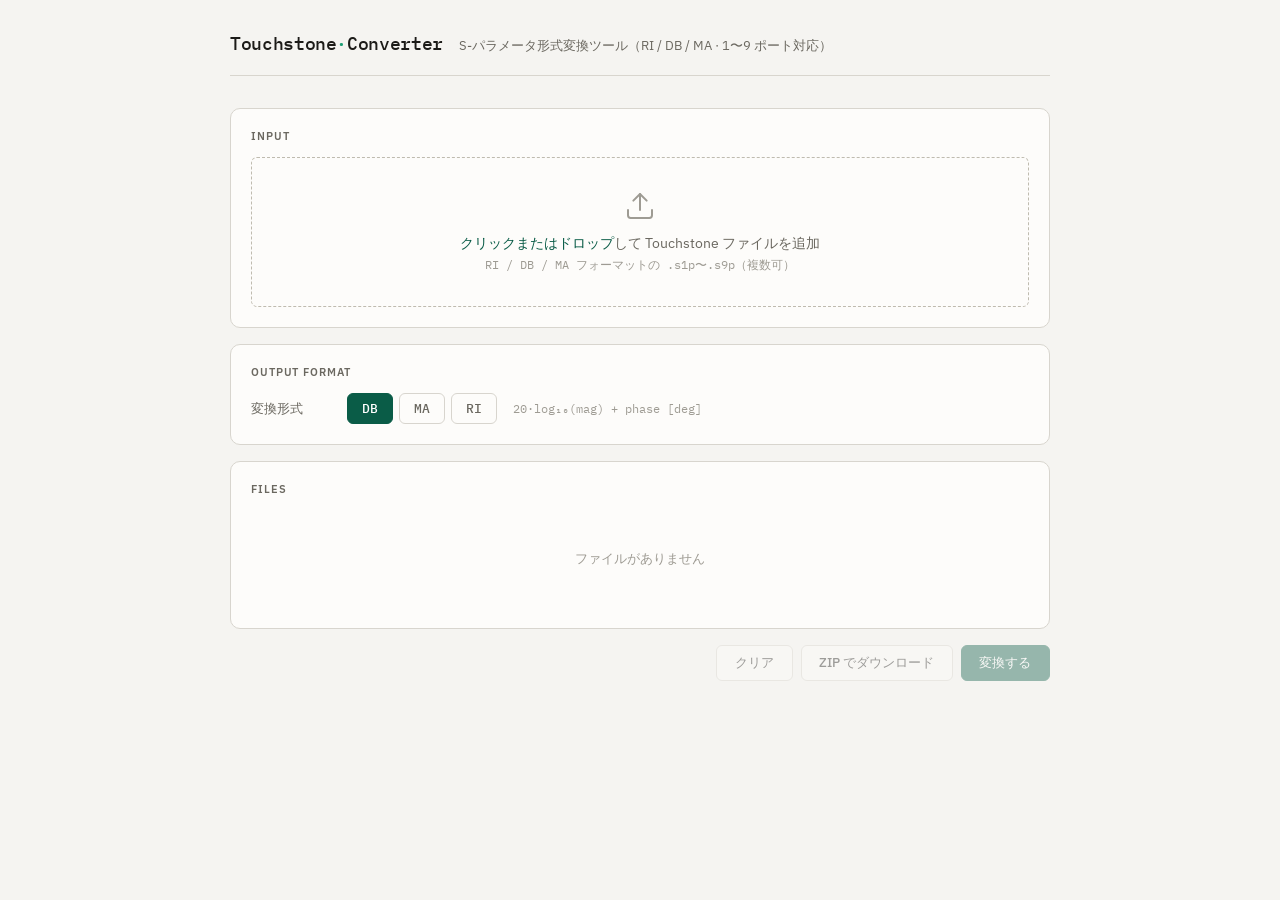
==== commit 876d89b0: "fix+refactor: [hidden]バグ修正とCSS/ユーティリティの共通化 バグ修正: - shared.css に [hidden] { display: none !important " ====
--- a/Touchstone-Converter.html
+++ b/Touchstone-Converter.html
@@ -15,112 +15,6 @@
   margin: 0 auto;
 }
 
-header {
-  margin-bottom: 2rem;
-  padding-bottom: 1.25rem;
-  border-bottom: 1px solid var(--border);
-  display: flex;
-  align-items: baseline;
-  gap: 1rem;
-}
-
-.logo {
-  font-family: var(--mono);
-  font-size: 1.1rem;
-  font-weight: 500;
-  letter-spacing: -0.02em;
-  color: var(--text);
-}
-
-.logo span {
-  color: var(--accent-mid);
-}
-
-.panel {
-  background: var(--surface);
-  border: 1px solid var(--border);
-  border-radius: var(--radius-lg);
-  padding: 1.25rem;
-  margin-bottom: 1rem;
-}
-
-.panel-title {
-  font-size: 0.6875rem;
-  font-weight: 600;
-  letter-spacing: 0.08em;
-  text-transform: uppercase;
-  color: var(--text-muted);
-  margin-bottom: 0.875rem;
-}
-
-/* Drop zone */
-.drop-zone {
-  border: 1.5px dashed var(--border-mid);
-  border-radius: var(--radius);
-  padding: 2rem;
-  text-align: center;
-  cursor: pointer;
-  transition: border-color 0.15s, background 0.15s;
-  position: relative;
-}
-
-.drop-label {
-  font-size: 0.875rem;
-  color: var(--text-muted);
-}
-
-.drop-sub {
-  font-size: 0.75rem;
-  color: var(--text-faint);
-  margin-top: 0.25rem;
-  font-family: var(--mono);
-}
-
-/* Format selector */
-.format-row {
-  display: flex;
-  align-items: center;
-  gap: 1rem;
-}
-
-.format-label {
-  font-size: 0.8125rem;
-  color: var(--text-muted);
-  min-width: 80px;
-}
-
-.format-options {
-  display: flex;
-  gap: 0.375rem;
-}
-
-.fmt-btn {
-  font-family: var(--mono);
-  font-size: 0.8125rem;
-  font-weight: 500;
-  padding: 0.375rem 0.875rem;
-  border: 1px solid var(--border);
-  border-radius: var(--radius);
-  background: var(--surface);
-  color: var(--text-muted);
-  cursor: pointer;
-  transition: all 0.12s;
-}
-
-.fmt-btn:hover { border-color: var(--accent-mid); color: var(--accent); }
-
-.fmt-btn.active {
-  background: var(--accent);
-  border-color: var(--accent);
-  color: #fff;
-}
-
-.fmt-desc {
-  font-size: 0.75rem;
-  color: var(--text-faint);
-  font-family: var(--mono);
-}
-
 /* File table */
 .file-table {
   width: 100%;
@@ -233,17 +127,6 @@
 }
 
 .btn-group { display: flex; gap: 0.5rem; }
-
-.btn {
-  font-family: var(--sans);
-  font-size: 0.8125rem;
-  font-weight: 500;
-  padding: 0.5rem 1.1rem;
-  border-radius: var(--radius);
-  cursor: pointer;
-  transition: all 0.12s;
-  border: 1px solid;
-}
 
 .btn-primary:disabled { opacity: 0.4; cursor: not-allowed; }
 .btn-secondary:disabled { opacity: 0.4; cursor: not-allowed; }
@@ -454,11 +337,7 @@
 function downloadOne(id) {
   const e = entries.find(x => x.id === id);
   if (!e?.output) return;
-  const blob = new Blob([e.output], { type: 'text/plain' });
-  const url  = URL.createObjectURL(blob);
-  const a    = Object.assign(document.createElement('a'), { href: url, download: e.name });
-  a.click();
-  setTimeout(() => URL.revokeObjectURL(url), 1000);
+  TT.downloadBlob(e.output, e.name);
 }
 
 function removeEntry(id) {
@@ -513,20 +392,12 @@
   dlAllBtn.textContent = '生成中…';
 
   const files = okEntries.map(e => ({ name: e.name, data: e.output }));
-  const zipBytes = TT.buildZip(files);
-  const blob = new Blob([zipBytes], { type: 'application/zip' });
-  const url  = URL.createObjectURL(blob);
   const now = new Date();
   const ts = (now.getMonth()+1).toString().padStart(2,'0')
            + now.getDate().toString().padStart(2,'0')
            + now.getHours().toString().padStart(2,'0')
            + now.getMinutes().toString().padStart(2,'0');
-  const a    = Object.assign(document.createElement('a'), {
-    href: url,
-    download: `${ts}_${format}.zip`,
-  });
-  a.click();
-  setTimeout(() => URL.revokeObjectURL(url), 2000);
+  TT.downloadBlob(TT.buildZip(files), `${ts}_${format}.zip`, 'application/zip');
 
   dlAllBtn.disabled  = false;
   dlAllBtn.textContent = 'ZIP でダウンロード';
--- a/lib/shared.css
+++ b/lib/shared.css
@@ -1,6 +1,9 @@
 /* Touchstone-Tools 共通スタイル */
 
 *, *::before, *::after { box-sizing: border-box; margin: 0; padding: 0; }
+
+/* Prevent author display rules from overriding the [hidden] attribute */
+[hidden] { display: none !important; }
 
 :root {
   --bg: #F5F4F1;
@@ -31,17 +34,62 @@
   min-height: 100vh;
 }
 
+/* Page header */
+header {
+  margin-bottom: 2rem;
+  padding-bottom: 1.25rem;
+  border-bottom: 1px solid var(--border);
+  display: flex;
+  align-items: baseline;
+  gap: 1rem;
+}
+
+/* Logo */
+.logo {
+  font-family: var(--mono);
+  font-size: 1.1rem;
+  font-weight: 500;
+  letter-spacing: -0.02em;
+  color: var(--text);
+}
+.logo span { color: var(--accent-mid); }
+
 .subtitle {
   font-size: 0.8125rem;
   color: var(--text-muted);
 }
 
+/* Panel */
+.panel {
+  background: var(--surface);
+  border: 1px solid var(--border);
+  border-radius: var(--radius-lg);
+  padding: 1.25rem;
+  margin-bottom: 1rem;
+}
+.panel-title {
+  font-size: 0.6875rem;
+  font-weight: 600;
+  letter-spacing: 0.08em;
+  text-transform: uppercase;
+  color: var(--text-muted);
+  margin-bottom: 0.875rem;
+}
+
 /* Drop zone */
+.drop-zone {
+  border: 1.5px dashed var(--border-mid);
+  border-radius: var(--radius);
+  padding: 2rem;
+  text-align: center;
+  cursor: pointer;
+  transition: border-color 0.15s, background 0.15s;
+  position: relative;
+}
 .drop-zone:hover, .drop-zone.drag-over {
   border-color: var(--accent-mid);
   background: var(--accent-bg);
 }
-
 .drop-zone input[type="file"] {
   position: absolute;
   inset: 0;
@@ -50,7 +98,6 @@
   width: 100%;
   height: 100%;
 }
-
 .drop-icon {
   display: block;
   width: 32px;
@@ -58,23 +105,42 @@
   margin: 0 auto 0.75rem;
   color: var(--text-faint);
 }
+.drop-label { font-size: 0.875rem; color: var(--text-muted); }
+.drop-label strong { color: var(--accent); font-weight: 500; }
+.drop-sub { font-size: 0.75rem; color: var(--text-faint); margin-top: 0.25rem; font-family: var(--mono); }
 
-.drop-label strong {
-  color: var(--accent);
+/* Output format selector (RI / DB / MA) */
+.format-row { display: flex; align-items: center; gap: 1rem; }
+.format-label { font-size: 0.8125rem; color: var(--text-muted); min-width: 80px; }
+.format-options { display: flex; gap: 0.375rem; }
+.fmt-btn {
+  font-family: var(--mono);
+  font-size: 0.8125rem;
   font-weight: 500;
+  padding: 0.375rem 0.875rem;
+  border: 1px solid var(--border);
+  border-radius: var(--radius);
+  background: var(--surface);
+  color: var(--text-muted);
+  cursor: pointer;
+  transition: all 0.12s;
 }
+.fmt-btn:hover { border-color: var(--accent-mid); color: var(--accent); }
+.fmt-btn.active { background: var(--accent); border-color: var(--accent); color: #fff; }
+.fmt-desc { font-size: 0.75rem; color: var(--text-faint); font-family: var(--mono); }
 
 /* Buttons */
-.btn-primary {
-  background: var(--accent);
-  color: #fff;
-  border-color: var(--accent);
+.btn {
+  font-family: var(--sans);
+  font-size: 0.8125rem;
+  font-weight: 500;
+  padding: 0.5rem 1.1rem;
+  border-radius: var(--radius);
+  cursor: pointer;
+  transition: all 0.12s;
+  border: 1px solid;
 }
+.btn-primary { background: var(--accent); color: #fff; border-color: var(--accent); }
 .btn-primary:hover { background: #0A4F3E; }
-
-.btn-secondary {
-  background: var(--surface);
-  color: var(--text);
-  border-color: var(--border);
-}
+.btn-secondary { background: var(--surface); color: var(--text); border-color: var(--border); }
 .btn-secondary:hover { border-color: var(--border-mid); background: var(--bg); }
